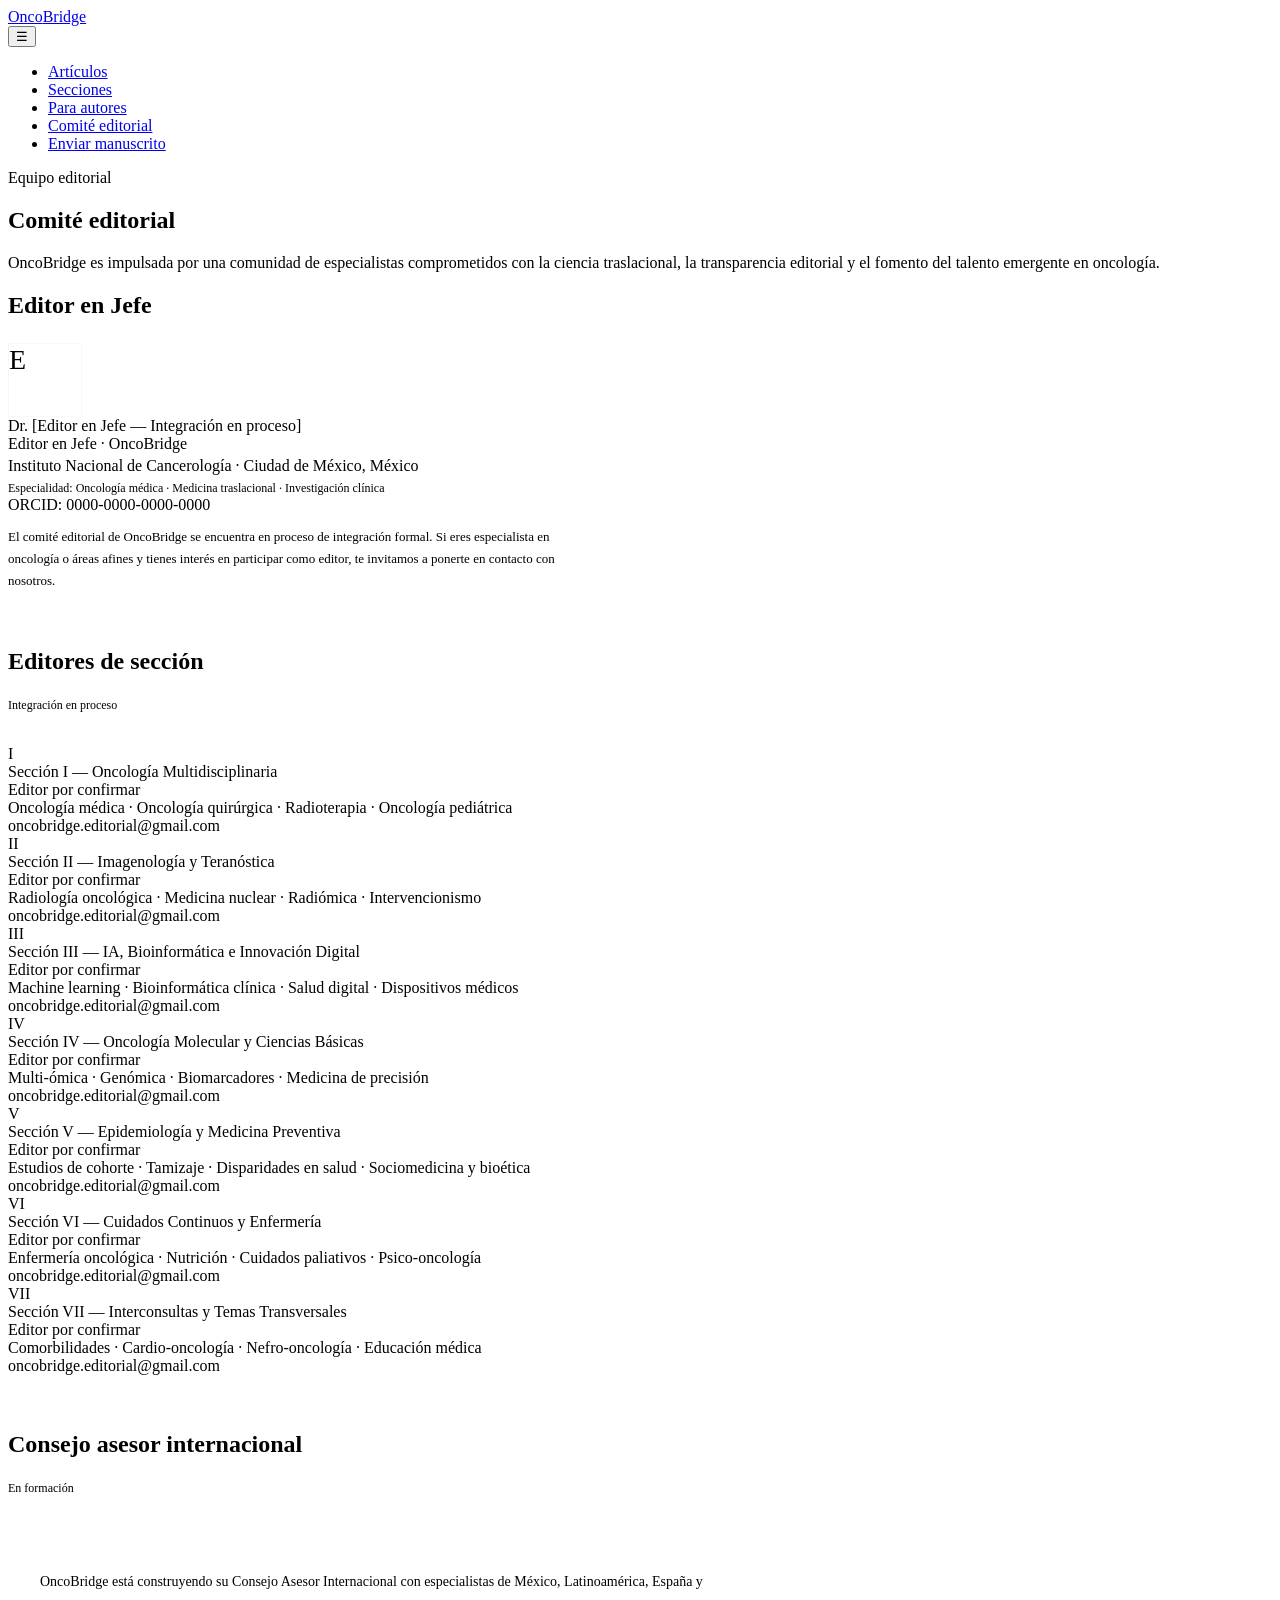
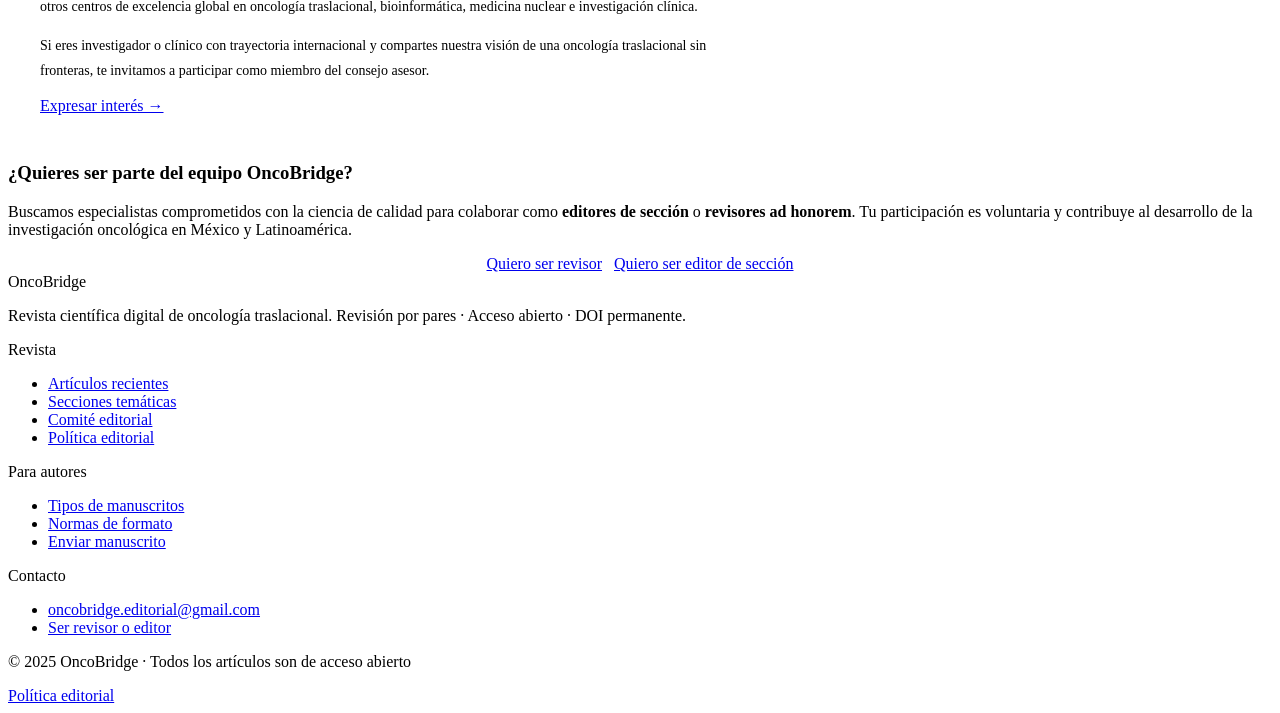
==== comite-editorial.html @ cf3980c3 "Add files via upload" ====
<!DOCTYPE html>
<html lang="es">
<head>
  <meta charset="UTF-8">
  <meta name="viewport" content="width=device-width, initial-scale=1.0">
  <title>Comité editorial — OncoBridge</title>
  <meta name="description" content="Conoce al equipo editorial de OncoBridge: Editor en Jefe, editores de sección y consejo asesor internacional.">
  <meta name="citation_journal_title" content="OncoBridge">
  <meta property="og:title" content="Comité editorial — OncoBridge">
  <link rel="stylesheet" href="assets/style.css">
</head>
<body>

<!-- NAVEGACIÓN -->
<nav class="nav">
  <div class="container">
    <a class="nav-logo" href="index.html">
      <img src="assets/logo.png" alt="OncoBridge"
           onerror="this.style.display='none'; document.getElementById('nav-logo-fallback').style.display='block'">
      <span id="nav-logo-fallback" class="nav-logo-text" style="display:none">Onco<span>Bridge</span></span>
    </a>
    <button class="nav-toggle" onclick="document.querySelector('.nav-links').classList.toggle('open')" aria-label="Menú">☰</button>
    <ul class="nav-links">
      <li><a href="index.html#articulos">Artículos</a></li>
      <li><a href="index.html#secciones">Secciones</a></li>
      <li><a href="para-autores.html">Para autores</a></li>
      <li><a href="comite-editorial.html" class="active">Comité editorial</a></li>
      <li><a href="para-autores.html#envio" class="nav-cta">Enviar manuscrito</a></li>
    </ul>
  </div>
</nav>

<!-- HERO PEQUEÑO -->
<section class="hero-sm">
  <div class="container">
    <div class="hero-eyebrow" style="margin-bottom:16px">Equipo editorial</div>
    <h1>Comité editorial</h1>
    <p>OncoBridge es impulsada por una comunidad de especialistas comprometidos con la ciencia traslacional, la transparencia editorial y el fomento del talento emergente en oncología.</p>
  </div>
</section>

<!-- CONTENIDO PRINCIPAL -->
<section class="section">
  <div class="container">

    <!-- EDITOR EN JEFE -->
    <div style="margin-bottom:16px">
      <div class="section-header" style="margin-bottom:24px">
        <h2 class="section-title">Editor en Jefe</h2>
      </div>
    </div>

    <div class="editor-chief">
      <div class="member-initial" style="width:72px;height:72px;font-size:28px;background:var(--obs-3);border:1px solid rgba(232,196,192,0.15);color:var(--axo)">E</div>
      <div>
        <div class="member-name">Dr. [Editor en Jefe — Integración en proceso]</div>
        <div class="member-role">Editor en Jefe · OncoBridge</div>
        <div class="member-inst" style="color:var(--vol-3);margin-top:4px">Instituto Nacional de Cancerología · Ciudad de México, México</div>
        <div class="member-inst" style="color:var(--vol-2);font-size:12px;margin-top:6px">Especialidad: Oncología médica · Medicina traslacional · Investigación clínica</div>
        <span class="member-orcid">ORCID: 0000-0000-0000-0000</span>
        <p style="font-size:13px;color:var(--vol-3);margin-top:12px;line-height:1.7;max-width:560px">El comité editorial de OncoBridge se encuentra en proceso de integración formal. Si eres especialista en oncología o áreas afines y tienes interés en participar como editor, te invitamos a ponerte en contacto con nosotros.</p>
      </div>
    </div>

    <!-- EDITORES DE SECCIÓN -->
    <div style="margin-top:56px">
      <div class="section-header" style="margin-bottom:32px">
        <h2 class="section-title">Editores de sección</h2>
        <span style="font-size:12px;color:var(--vol-2)">Integración en proceso</span>
      </div>

      <div class="committee-grid">
        <div class="member-card">
          <div class="member-initial">I</div>
          <div class="member-name">Sección I — Oncología Multidisciplinaria</div>
          <div class="member-role">Editor por confirmar</div>
          <div class="member-inst">Oncología médica · Oncología quirúrgica · Radioterapia · Oncología pediátrica</div>
          <span class="member-orcid">oncobridge.editorial@gmail.com</span>
        </div>

        <div class="member-card">
          <div class="member-initial">II</div>
          <div class="member-name">Sección II — Imagenología y Teranóstica</div>
          <div class="member-role">Editor por confirmar</div>
          <div class="member-inst">Radiología oncológica · Medicina nuclear · Radiómica · Intervencionismo</div>
          <span class="member-orcid">oncobridge.editorial@gmail.com</span>
        </div>

        <div class="member-card">
          <div class="member-initial">III</div>
          <div class="member-name">Sección III — IA, Bioinformática e Innovación Digital</div>
          <div class="member-role">Editor por confirmar</div>
          <div class="member-inst">Machine learning · Bioinformática clínica · Salud digital · Dispositivos médicos</div>
          <span class="member-orcid">oncobridge.editorial@gmail.com</span>
        </div>

        <div class="member-card">
          <div class="member-initial">IV</div>
          <div class="member-name">Sección IV — Oncología Molecular y Ciencias Básicas</div>
          <div class="member-role">Editor por confirmar</div>
          <div class="member-inst">Multi-ómica · Genómica · Biomarcadores · Medicina de precisión</div>
          <span class="member-orcid">oncobridge.editorial@gmail.com</span>
        </div>

        <div class="member-card">
          <div class="member-initial">V</div>
          <div class="member-name">Sección V — Epidemiología y Medicina Preventiva</div>
          <div class="member-role">Editor por confirmar</div>
          <div class="member-inst">Estudios de cohorte · Tamizaje · Disparidades en salud · Sociomedicina y bioética</div>
          <span class="member-orcid">oncobridge.editorial@gmail.com</span>
        </div>

        <div class="member-card">
          <div class="member-initial">VI</div>
          <div class="member-name">Sección VI — Cuidados Continuos y Enfermería</div>
          <div class="member-role">Editor por confirmar</div>
          <div class="member-inst">Enfermería oncológica · Nutrición · Cuidados paliativos · Psico-oncología</div>
          <span class="member-orcid">oncobridge.editorial@gmail.com</span>
        </div>

        <div class="member-card">
          <div class="member-initial">VII</div>
          <div class="member-name">Sección VII — Interconsultas y Temas Transversales</div>
          <div class="member-role">Editor por confirmar</div>
          <div class="member-inst">Comorbilidades · Cardio-oncología · Nefro-oncología · Educación médica</div>
          <span class="member-orcid">oncobridge.editorial@gmail.com</span>
        </div>

      </div>
    </div>

    <!-- CONSEJO ASESOR -->
    <div style="margin-top:56px">
      <div class="section-header" style="margin-bottom:32px">
        <h2 class="section-title">Consejo asesor internacional</h2>
        <span style="font-size:12px;color:var(--vol-2)">En formación</span>
      </div>
      <div style="background:var(--ivory-2);border:1px solid var(--ivory-3);border-radius:var(--r);padding:28px 32px;">
        <p style="font-size:14px;color:var(--vol);line-height:1.78;max-width:680px">
          OncoBridge está construyendo su Consejo Asesor Internacional con especialistas de México, Latinoamérica, España y otros centros de excelencia global en oncología traslacional, bioinformática, medicina nuclear e investigación clínica.
        </p>
        <p style="font-size:14px;color:var(--vol);line-height:1.78;max-width:680px;margin-top:10px">
          Si eres investigador o clínico con trayectoria internacional y compartes nuestra visión de una oncología traslacional sin fronteras, te invitamos a participar como miembro del consejo asesor.
        </p>
        <a href="mailto:oncobridge.editorial@gmail.com?subject=Interés en Consejo Asesor OncoBridge" class="btn btn-outline" style="margin-top:18px">
          Expresar interés →
        </a>
      </div>
    </div>

    <!-- ÚNETE -->
    <div class="join-box" id="unirse">
      <h3>¿Quieres ser parte del equipo OncoBridge?</h3>
      <p>Buscamos especialistas comprometidos con la ciencia de calidad para colaborar como <strong>editores de sección</strong> o <strong>revisores ad honorem</strong>. Tu participación es voluntaria y contribuye al desarrollo de la investigación oncológica en México y Latinoamérica.</p>
      <div style="display:flex;gap:12px;justify-content:center;flex-wrap:wrap">
        <a href="mailto:oncobridge.editorial@gmail.com?subject=Solicitud para ser revisor OncoBridge" class="btn btn-primary">
          Quiero ser revisor
        </a>
        <a href="mailto:oncobridge.editorial@gmail.com?subject=Solicitud para ser editor OncoBridge" class="btn btn-outline">
          Quiero ser editor de sección
        </a>
      </div>
    </div>

  </div>
</section>

<!-- FOOTER -->
<footer class="footer">
  <div class="container">
    <div class="footer-grid">
      <div>
        <img src="assets/logo.png" alt="OncoBridge" onerror="this.style.display='none'; document.getElementById('footer-logo-fallback').style.display='block'">
        <span id="footer-logo-fallback" class="footer-logo-text" style="display:none">Onco<span>Bridge</span></span>
        <p class="footer-tagline">Revista científica digital de oncología traslacional. Revisión por pares · Acceso abierto · DOI permanente.</p>
      </div>
      <div>
        <div class="footer-col-title">Revista</div>
        <ul class="footer-links">
          <li><a href="index.html#articulos">Artículos recientes</a></li>
          <li><a href="index.html#secciones">Secciones temáticas</a></li>
          <li><a href="comite-editorial.html">Comité editorial</a></li>
          <li><a href="politica-editorial.html">Política editorial</a></li>
        </ul>
      </div>
      <div>
        <div class="footer-col-title">Para autores</div>
        <ul class="footer-links">
          <li><a href="para-autores.html#tipos">Tipos de manuscritos</a></li>
          <li><a href="para-autores.html#formato">Normas de formato</a></li>
          <li><a href="para-autores.html#envio">Enviar manuscrito</a></li>
        </ul>
      </div>
      <div>
        <div class="footer-col-title">Contacto</div>
        <ul class="footer-links">
          <li><a href="mailto:oncobridge.editorial@gmail.com">oncobridge.editorial@gmail.com</a></li>
          <li><a href="#unirse">Ser revisor o editor</a></li>
        </ul>
      </div>
    </div>
    <div class="footer-bottom">
      <p>© 2025 OncoBridge · Todos los artículos son de acceso abierto</p>
      <a href="politica-editorial.html">Política editorial</a>
    </div>
  </div>
</footer>

</body>
</html>
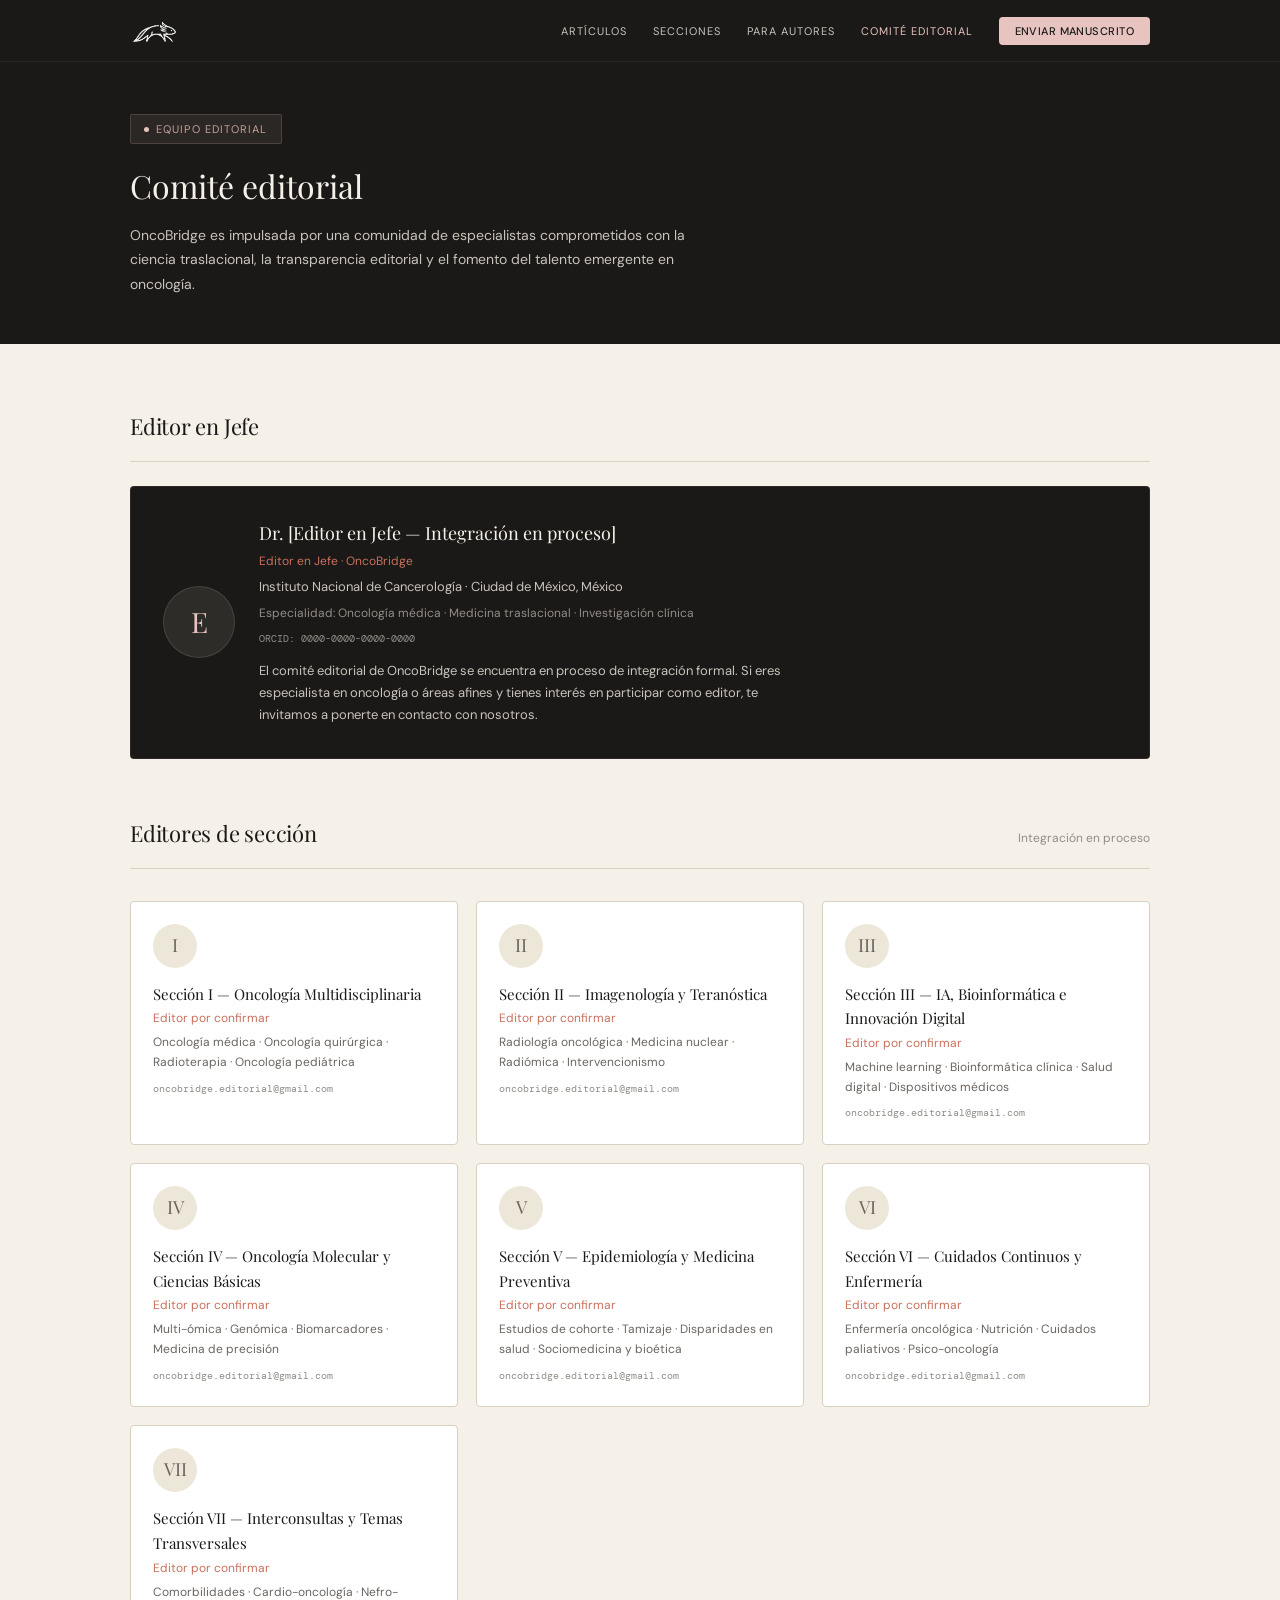
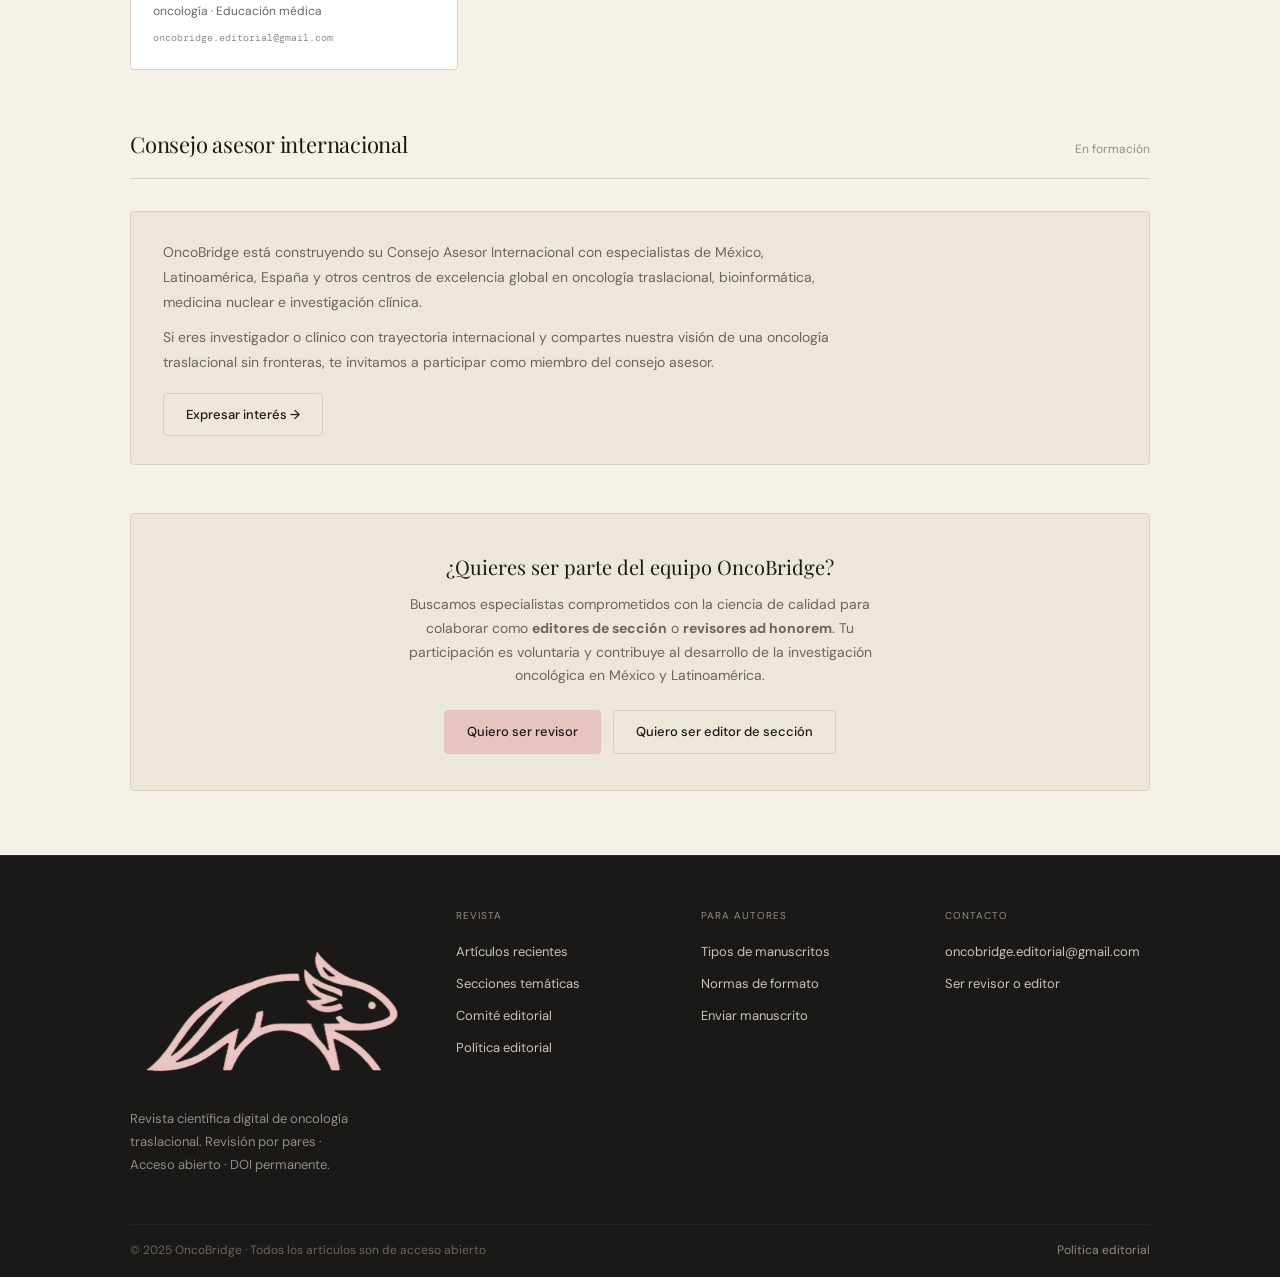
==== commit 34600085: "Update comite-editorial.html" ====
--- a/comite-editorial.html
+++ b/comite-editorial.html
@@ -8,6 +8,10 @@
   <meta name="citation_journal_title" content="OncoBridge">
   <meta property="og:title" content="Comité editorial — OncoBridge">
   <link rel="stylesheet" href="assets/style.css">
+  <!-- AQUÍ VA TU FAVICON -->
+  <link rel="icon" type="image/png" href="assets/logo.png">
+  <!-- Opcional: para dispositivos Apple -->
+  <link rel="apple-touch-icon" href="assets/logo.png">
 </head>
 <body>
 
--- a/assets/style.css
+++ b/assets/style.css
@@ -0,0 +1,394 @@
+/* ================================================================
+   OncoBridge — Hoja de estilos global
+   Paleta: Obsidiana · Rosa Axolote · Marfil · Gris Volcánico
+   ================================================================ */
+
+@import url('https://fonts.googleapis.com/css2?family=Playfair+Display:ital,wght@0,400;0,500;0,700;1,400;1,500&family=DM+Sans:wght@300;400;500&family=DM+Mono:wght@400&display=swap');
+
+/* ── Variables ────────────────────────────────────────────────── */
+:root {
+  --obs:     #1a1917;
+  --obs-2:   #242220;
+  --obs-3:   #2e2c29;
+  --axo:     #e8c4c0;
+  --axo-2:   #d4968f;
+  --axo-3:   #c4a09c;
+  --ivory:   #f5f0e8;
+  --ivory-2: #ede7d9;
+  --ivory-3: #d8d0c0;
+  --vol:     #6b6560;
+  --vol-2:   #928d88;
+  --vol-3:   #c8c3bc;
+  --coral:   #c9705c;
+  --green:   #4a7c5f;
+  --serif: 'Playfair Display', Georgia, serif;
+  --sans:  'DM Sans', system-ui, sans-serif;
+  --mono:  'DM Mono', monospace;
+  --r: 4px;
+  --tr: 0.2s ease;
+}
+
+/* ── Reset ────────────────────────────────────────────────────── */
+*, *::before, *::after { margin:0; padding:0; box-sizing:border-box; }
+html { scroll-behavior: smooth; }
+body { background: var(--ivory); color: var(--obs); font-family: var(--sans); font-size: 14px; line-height: 1.65; -webkit-font-smoothing: antialiased; }
+img { display: block; max-width: 100%; }
+a { color: inherit; text-decoration: none; }
+ul { list-style: none; }
+button { font-family: var(--sans); cursor: pointer; border: none; }
+
+/* ── Layout ───────────────────────────────────────────────────── */
+.container { max-width: 1100px; margin: 0 auto; padding: 0 40px; }
+
+/* ── Tipografía ───────────────────────────────────────────────── */
+.serif { font-family: var(--serif); }
+.mono  { font-family: var(--mono); font-size: 0.75em; }
+
+/* ── Botones ──────────────────────────────────────────────────── */
+.btn {
+  display: inline-flex; align-items: center; gap: 6px;
+  padding: 10px 22px; font-size: 13px; font-weight: 500;
+  border-radius: var(--r); border: 1px solid transparent;
+  transition: background var(--tr), border-color var(--tr), color var(--tr);
+  white-space: nowrap; cursor: pointer;
+}
+.btn-primary { background: var(--axo); color: var(--obs); border-color: var(--axo); }
+.btn-primary:hover { background: var(--axo-2); border-color: var(--axo-2); }
+.btn-ghost { background: transparent; color: var(--vol-3); border-color: rgba(200,195,188,0.3); }
+.btn-ghost:hover { border-color: var(--vol-3); color: var(--ivory); }
+.btn-outline { background: transparent; color: var(--obs); border-color: var(--ivory-3); }
+.btn-outline:hover { border-color: var(--obs); }
+.btn-coral { background: var(--coral); color: #fff; border-color: var(--coral); }
+.btn-coral:hover { opacity: 0.88; }
+.btn-sm { padding: 7px 16px; font-size: 12px; }
+
+/* ── Tags ─────────────────────────────────────────────────────── */
+.tag {
+  display: inline-block; font-size: 10px; font-weight: 500;
+  letter-spacing: 0.09em; text-transform: uppercase;
+  padding: 3px 9px; border-radius: 2px;
+  background: var(--ivory-2); color: var(--vol);
+}
+.tag-onco  { background: rgba(201,112,92,0.13); color: var(--coral); }
+.tag-dark  { background: rgba(232,196,192,0.13); color: var(--axo-3); }
+.tag-ia    { background: rgba(74,124,95,0.12);   color: var(--green); }
+.tag-poc   { background: rgba(184,134,58,0.12);  color: #8a6020; }
+
+/* ── Navegación ───────────────────────────────────────────────── */
+.nav {
+  background: var(--obs); height: 62px;
+  position: sticky; top: 0; z-index: 200;
+  border-bottom: 1px solid rgba(232,196,192,0.07);
+}
+.nav .container { height: 100%; display: flex; align-items: center; justify-content: space-between; }
+.nav-logo { display: flex; align-items: center; gap: 10px; }
+.nav-logo img { height: 34px; filter: brightness(0) invert(1); opacity: 0.9; }
+.nav-logo-text { font-family: var(--serif); font-size: 17px; font-weight: 700; color: var(--ivory); letter-spacing: -0.01em; }
+.nav-logo-text span { color: var(--axo); }
+.nav-links { display: flex; align-items: center; gap: 26px; }
+.nav-links a { font-size: 11px; font-weight: 400; letter-spacing: 0.09em; text-transform: uppercase; color: var(--vol-3); transition: color var(--tr); }
+.nav-links a:hover, .nav-links a.active { color: var(--axo); }
+.nav-cta { background: var(--axo) !important; color: var(--obs) !important; padding: 7px 16px; border-radius: var(--r); font-weight: 500 !important; letter-spacing: 0.04em !important; }
+.nav-cta:hover { background: var(--axo-2) !important; }
+.nav-toggle { display: none; background: none; border: none; color: var(--vol-3); font-size: 22px; cursor: pointer; }
+
+/* ── Sección genérica ─────────────────────────────────────────── */
+.section { padding: 64px 0; }
+.section-dark { background: var(--obs); }
+.section-warm { background: var(--ivory-2); }
+.section-header {
+  display: flex; justify-content: space-between; align-items: baseline;
+  padding-bottom: 16px; border-bottom: 1px solid var(--ivory-3); margin-bottom: 36px;
+}
+.section-dark .section-header { border-bottom-color: rgba(200,195,188,0.1); }
+.section-title { font-family: var(--serif); font-size: 22px; font-weight: 400; letter-spacing: -0.01em; }
+.section-dark .section-title { color: var(--ivory); }
+.section-link { font-size: 12px; color: var(--coral); transition: opacity var(--tr); }
+.section-link:hover { opacity: 0.75; }
+
+/* ── Hero principal ───────────────────────────────────────────── */
+.hero { background: var(--obs); padding: 84px 0 76px; position: relative; overflow: hidden; }
+.hero::before {
+  content: ''; position: absolute; top: -80px; right: -80px;
+  width: 480px; height: 480px; border-radius: 50%;
+  border: 1px solid rgba(232,196,192,0.05); pointer-events: none;
+}
+.hero::after {
+  content: ''; position: absolute; bottom: -120px; right: 60px;
+  width: 640px; height: 640px; border-radius: 50%;
+  border: 1px solid rgba(232,196,192,0.025); pointer-events: none;
+}
+.hero .container { display: grid; grid-template-columns: 1fr 400px; gap: 72px; align-items: center; }
+.hero-eyebrow {
+  display: inline-flex; align-items: center; gap: 7px;
+  background: rgba(232,196,192,0.08); border: 1px solid rgba(232,196,192,0.18);
+  color: var(--axo-3); padding: 5px 13px; border-radius: 2px;
+  font-size: 11px; letter-spacing: 0.1em; text-transform: uppercase; margin-bottom: 20px;
+}
+.hero-eyebrow::before { content: ''; width: 5px; height: 5px; background: var(--axo); border-radius: 50%; }
+.hero h1 { font-family: var(--serif); font-size: 2.7rem; font-weight: 400; color: var(--ivory); line-height: 1.17; letter-spacing: -0.015em; margin-bottom: 18px; }
+.hero h1 em { color: var(--axo); font-style: italic; }
+.hero-lead { color: var(--vol-3); font-size: 15px; line-height: 1.78; max-width: 420px; margin-bottom: 30px; }
+.hero-actions { display: flex; gap: 12px; align-items: center; }
+.hero-brand-box {
+  display: flex; flex-direction: column; align-items: center; justify-content: center;
+  padding: 44px 32px; border: 1px solid rgba(232,196,192,0.1); border-radius: 6px;
+  background: rgba(232,196,192,0.025); gap: 4px;
+}
+.hero-brand-img { width: 150px; filter: brightness(0) invert(1); opacity: 0.82; margin-bottom: 8px; }
+.hero-brand-name { font-family: var(--sans); font-size: 28px; font-weight: 700; color: var(--ivory); letter-spacing: -0.02em; line-height: 1; }
+.hero-brand-sub { font-size: 10px; letter-spacing: 0.15em; text-transform: uppercase; color: var(--vol-2); margin-top: 8px; text-align: center; }
+
+/* Hero pequeño (páginas internas) */
+.hero-sm { background: var(--obs); padding: 52px 0 48px; }
+.hero-sm h1 { font-family: var(--serif); font-size: 2rem; font-weight: 400; color: var(--ivory); margin-bottom: 10px; }
+.hero-sm p { color: var(--vol-3); font-size: 14px; max-width: 560px; line-height: 1.75; }
+
+/* ── Stats ────────────────────────────────────────────────────── */
+.stats { background: var(--obs-2); border-bottom: 1px solid rgba(232,196,192,0.08); }
+.stats .container { display: grid; grid-template-columns: repeat(4,1fr); }
+.stat { padding: 22px 0; text-align: center; border-right: 1px solid rgba(200,195,188,0.08); }
+.stat:last-child { border-right: none; }
+.stat-num { display: block; font-family: var(--serif); font-size: 26px; color: var(--axo); line-height: 1; margin-bottom: 4px; }
+.stat-label { font-size: 11px; letter-spacing: 0.08em; text-transform: uppercase; color: var(--vol-2); }
+
+/* ── Secciones temáticas ──────────────────────────────────────── */
+
+/* Layout Base (Escritorio) */
+.scope-grid { 
+  display: grid; 
+  grid-template-columns: 300px 1fr; 
+  gap: 56px; 
+  align-items: start; 
+}
+
+.scope-sticky { 
+  position: sticky; 
+  top: 80px; 
+  z-index: 5; /* Asegura que no quede detrás de otros elementos */
+}
+
+.scope-heading { 
+  font-family: var(--serif); 
+  font-size: 22px; 
+  font-weight: 400; 
+  color: var(--ivory); 
+  line-height: 1.35; 
+}
+
+.scope-heading span { 
+  color: var(--axo); 
+  font-style: italic; 
+}
+
+.scope-desc { 
+  font-size: 13px; 
+  color: var(--vol-2); 
+  line-height: 1.75; 
+  margin-top: 14px; 
+}
+
+.scope-areas { 
+  display: grid; 
+  grid-template-columns: 1fr 1fr; 
+  gap: 12px; 
+}
+
+.scope-item { 
+  background: var(--obs-3); 
+  border: 1px solid rgba(200,195,188,0.09); 
+  padding: 16px 18px; 
+  border-radius: var(--r); 
+  transition: border-color var(--tr); 
+}
+
+.scope-item:hover { 
+  border-color: rgba(232,196,192,0.2); 
+}
+
+.scope-roman { 
+  font-family: var(--mono); 
+  font-size: 10px; 
+  color: var(--axo-3); 
+  letter-spacing: 0.08em; 
+  display: block; 
+  margin-bottom: 6px; 
+}
+
+.scope-name { 
+  font-size: 13px; 
+  color: var(--ivory); 
+  font-weight: 500; 
+  margin-bottom: 5px; 
+  line-height: 1.3; 
+}
+
+.scope-sub { 
+  font-size: 11px; 
+  color: var(--vol-2); 
+  line-height: 1.55; 
+}
+
+/* ── Ajustes para Móviles y Tablets (Responsivo) ─────────────── */
+
+@media (max-width: 1024px) {
+  /* Cambia la cuadrícula a una sola columna */
+  .scope-grid {
+    grid-template-columns: 1fr;
+    gap: 32px;
+  }
+
+  /* Elimina la transparencia del bloque pegajoso al hacer scroll */
+  .scope-sticky {
+    position: sticky;
+    top: 0; /* Se pega al borde superior del navegador */
+    background-color: var(--obs-1); /* Color sólido (Obsidiana) para tapar lo de abajo */
+    padding: 20px 0;
+    z-index: 10;
+    border-bottom: 1px solid rgba(255,255,255,0.05);
+  }
+
+  /* Agrega un degradado para que las categorías se desvanezcan al subir */
+  .scope-sticky::after {
+    content: '';
+    position: absolute;
+    bottom: -20px;
+    left: 0;
+    width: 100%;
+    height: 20px;
+    background: linear-gradient(to bottom, var(--obs-1), transparent);
+    pointer-events: none;
+  }
+
+  /* Ajusta las áreas a una sola columna en pantallas muy pequeñas */
+  .scope-areas {
+    grid-template-columns: 1fr;
+  }
+}
+
+/* ── Proceso editorial ────────────────────────────────────────── */
+.process-steps { display: grid; grid-template-columns: repeat(4,1fr); gap: 20px; margin-top: 12px; }
+.step { position: relative; }
+.step-num { font-family: var(--serif); font-size: 36px; color: var(--ivory-3); line-height: 1; margin-bottom: 14px; display: block; }
+.step-title { font-size: 11px; font-weight: 500; letter-spacing: 0.07em; text-transform: uppercase; color: var(--obs); margin-bottom: 8px; }
+.step-desc { font-size: 13px; color: var(--vol); line-height: 1.65; }
+.step-line { position: absolute; top: 20px; right: -10px; width: 20px; height: 1px; background: var(--axo-3); opacity: 0.35; }
+.step:last-child .step-line { display: none; }
+
+/* ── Sección 3 minutos ────────────────────────────────────────── */
+.three-min { background: var(--obs); padding: 64px 0; }
+.three-min-grid { display: grid; grid-template-columns: 1fr 1fr; gap: 56px; align-items: center; }
+.three-min-text h2 { font-family: var(--serif); font-size: 2rem; font-weight: 400; color: var(--ivory); line-height: 1.25; margin-bottom: 16px; }
+.three-min-text h2 em { color: var(--axo); }
+.three-min-text p { font-size: 14px; color: var(--vol-3); line-height: 1.78; margin-bottom: 12px; }
+.three-min-visual {
+  aspect-ratio: 16/9; background: var(--obs-3); border: 1px solid rgba(232,196,192,0.1);
+  border-radius: 6px; display: flex; flex-direction: column; align-items: center; justify-content: center; gap: 12px;
+}
+.play-btn {
+  width: 56px; height: 56px; border-radius: 50%;
+  background: var(--axo); display: flex; align-items: center; justify-content: center;
+  transition: background var(--tr);
+}
+.play-btn svg { fill: var(--obs); width: 20px; height: 20px; margin-left: 3px; }
+.play-btn:hover { background: var(--axo-2); }
+.three-min-label { font-size: 11px; letter-spacing: 0.1em; text-transform: uppercase; color: var(--vol-2); }
+
+/* ── Comité editorial ─────────────────────────────────────────── */
+.editor-chief {
+  background: var(--obs); border: 1px solid rgba(232,196,192,0.1);
+  border-radius: var(--r); padding: 32px; margin-bottom: 48px;
+  display: grid; grid-template-columns: 72px 1fr; gap: 24px; align-items: center;
+}
+.member-initial {
+  width: 56px; height: 56px; border-radius: 50%; background: var(--obs-3);
+  border: 1px solid rgba(232,196,192,0.15);
+  display: flex; align-items: center; justify-content: center;
+  font-family: var(--serif); font-size: 22px; color: var(--axo);
+}
+.editor-chief .member-initial { width: 72px; height: 72px; font-size: 28px; }
+.member-name { font-family: var(--serif); font-size: 18px; color: var(--ivory); margin-bottom: 4px; }
+.member-role { font-size: 12px; color: var(--coral); margin-bottom: 4px; }
+.member-inst { font-size: 13px; color: var(--vol-3); }
+.member-orcid { font-family: var(--mono); font-size: 10px; color: var(--vol-2); display: block; margin-top: 8px; }
+.committee-grid { display: grid; grid-template-columns: repeat(3,1fr); gap: 18px; }
+.member-card { background: #fff; border: 1px solid var(--ivory-3); border-radius: var(--r); padding: 22px; transition: border-color var(--tr); }
+.member-card:hover { border-color: var(--axo-3); }
+.member-card .member-initial { background: var(--ivory-2); color: var(--vol); border: none; font-size: 18px; width: 44px; height: 44px; margin-bottom: 14px; }
+.member-card .member-name { font-family: var(--serif); font-size: 15px; color: var(--obs); margin-bottom: 3px; }
+.member-card .member-role { font-size: 12px; color: var(--coral); }
+.member-card .member-inst { font-size: 12px; color: var(--vol); }
+.join-box { background: var(--ivory-2); border: 1px solid var(--ivory-3); border-radius: var(--r); padding: 36px; text-align: center; margin-top: 48px; }
+.join-box h3 { font-family: var(--serif); font-size: 20px; font-weight: 400; margin-bottom: 10px; }
+.join-box p { font-size: 14px; color: var(--vol); max-width: 480px; margin: 0 auto 22px; line-height: 1.7; }
+
+/* ── Para autores ─────────────────────────────────────────────── */
+.authors-grid { display: grid; grid-template-columns: 240px 1fr; gap: 56px; align-items: start; }
+.authors-nav { position: sticky; top: 80px; }
+.authors-nav li { padding: 9px 0; border-bottom: 1px solid var(--ivory-3); font-size: 13px; color: var(--vol); cursor: pointer; transition: color var(--tr); }
+.authors-nav li:hover { color: var(--obs); }
+.authors-nav li.active { color: var(--coral); font-weight: 500; }
+.authors-content section { padding-top: 40px; margin-bottom: 8px; }
+.authors-content section:first-child { padding-top: 0; }
+.authors-content h3 { font-family: var(--serif); font-size: 20px; font-weight: 400; margin-bottom: 16px; padding-bottom: 10px; border-bottom: 1px solid var(--ivory-3); }
+.authors-content p { font-size: 14px; color: var(--vol); line-height: 1.78; margin-bottom: 14px; }
+.authors-content ul { padding-left: 20px; margin-bottom: 14px; }
+.authors-content ul li { font-size: 14px; color: var(--vol); line-height: 1.7; margin-bottom: 5px; list-style: disc; }
+.authors-content strong { color: var(--obs); }
+.info-box { background: rgba(232,196,192,0.08); border: 1px solid rgba(232,196,192,0.2); border-radius: var(--r); padding: 16px 20px; margin: 16px 0; }
+.info-box p { color: var(--axo-3) !important; font-size: 13px !important; margin: 0 !important; }
+.type-table { width: 100%; border-collapse: collapse; margin: 16px 0; font-size: 13px; }
+.type-table th { background: var(--obs); color: var(--ivory); padding: 10px 14px; text-align: left; font-weight: 500; font-size: 11px; letter-spacing: 0.05em; text-transform: uppercase; }
+.type-table td { padding: 10px 14px; border-bottom: 1px solid var(--ivory-3); color: var(--vol); vertical-align: top; }
+.type-table tr:last-child td { border-bottom: none; }
+.type-table tr:hover td { background: var(--ivory-2); }
+.cta-box { background: var(--obs); border-radius: 6px; padding: 36px; text-align: center; margin-top: 48px; }
+.cta-box h3 { font-family: var(--serif); font-size: 22px; color: var(--ivory); font-weight: 400; margin-bottom: 10px; }
+.cta-box p { font-size: 14px; color: var(--vol-3); max-width: 460px; margin: 0 auto 24px; line-height: 1.7; }
+
+/* ── Política editorial ───────────────────────────────────────── */
+.policy-grid { display: grid; grid-template-columns: 240px 1fr; gap: 56px; align-items: start; }
+.policy-nav { position: sticky; top: 80px; }
+.policy-nav li { padding: 9px 0; border-bottom: 1px solid var(--ivory-3); font-size: 13px; color: var(--vol); cursor: pointer; transition: color var(--tr); }
+.policy-nav li:hover { color: var(--obs); }
+.policy-nav li.active { color: var(--coral); font-weight: 500; }
+.policy-content section { padding-top: 40px; }
+.policy-content section:first-child { padding-top: 0; }
+.policy-content h3 { font-family: var(--serif); font-size: 20px; font-weight: 400; margin-bottom: 16px; padding-bottom: 10px; border-bottom: 1px solid var(--ivory-3); }
+.policy-content p { font-size: 14px; color: var(--vol); line-height: 1.78; margin-bottom: 14px; }
+.policy-content ul { padding-left: 20px; margin-bottom: 14px; }
+.policy-content ul li { font-size: 14px; color: var(--vol); line-height: 1.7; margin-bottom: 5px; list-style: disc; }
+.cc-badge { display: inline-flex; align-items: center; gap: 8px; background: var(--ivory-2); border: 1px solid var(--ivory-3); border-radius: var(--r); padding: 10px 16px; font-size: 13px; color: var(--vol); margin-top: 12px; }
+
+/* ── Footer ───────────────────────────────────────────────────── */
+.footer { background: var(--obs); border-top: 1px solid rgba(232,196,192,0.08); padding: 52px 0 0; }
+.footer-grid { display: grid; grid-template-columns: 1.4fr 1fr 1fr 1fr; gap: 40px; padding-bottom: 48px; }
+.footer-logo img { height: 46px; filter: brightness(0) invert(1); opacity: 0.65; margin-bottom: 14px; }
+.footer-logo-text { font-family: var(--serif); font-size: 20px; font-weight: 700; color: var(--ivory); margin-bottom: 12px; display: block; }
+.footer-logo-text span { color: var(--axo); }
+.footer-tagline { font-size: 13px; color: var(--vol-2); line-height: 1.75; max-width: 220px; }
+.footer-col-title { font-size: 10px; letter-spacing: 0.1em; text-transform: uppercase; color: var(--vol-2); margin-bottom: 16px; }
+.footer-links li { margin-bottom: 9px; }
+.footer-links a { font-size: 13px; color: var(--vol-3); transition: color var(--tr); }
+.footer-links a:hover { color: var(--axo); }
+.footer-bottom { border-top: 1px solid rgba(200,195,188,0.07); padding: 16px 0; display: flex; justify-content: space-between; align-items: center; }
+.footer-bottom p { font-size: 12px; color: var(--vol); }
+.footer-bottom a { font-size: 12px; color: var(--vol-2); }
+.footer-bottom a:hover { color: var(--axo); }
+
+/* ── Responsive ───────────────────────────────────────────────── */
+@media (max-width: 900px) {
+  .container { padding: 0 20px; }
+  .hero .container, .three-min-grid, .scope-grid, .authors-grid, .policy-grid { grid-template-columns: 1fr; }
+  .hero-brand-box { display: none; }
+  .hero h1 { font-size: 2rem; }
+  .stats .container { grid-template-columns: repeat(2,1fr); }
+  .articles-grid, .committee-grid { grid-template-columns: 1fr; }
+  .card-featured { grid-template-columns: 1fr; }
+  .process-steps { grid-template-columns: 1fr 1fr; }
+  .scope-areas { grid-template-columns: 1fr; }
+  .footer-grid { grid-template-columns: 1fr 1fr; }
+  .nav-links { display: none; }
+  .nav-links.open { display: flex; flex-direction: column; position: absolute; top: 62px; left: 0; right: 0; background: var(--obs-2); padding: 20px; gap: 16px; border-bottom: 1px solid rgba(232,196,192,0.1); }
+  .nav-toggle { display: block; }
+}
